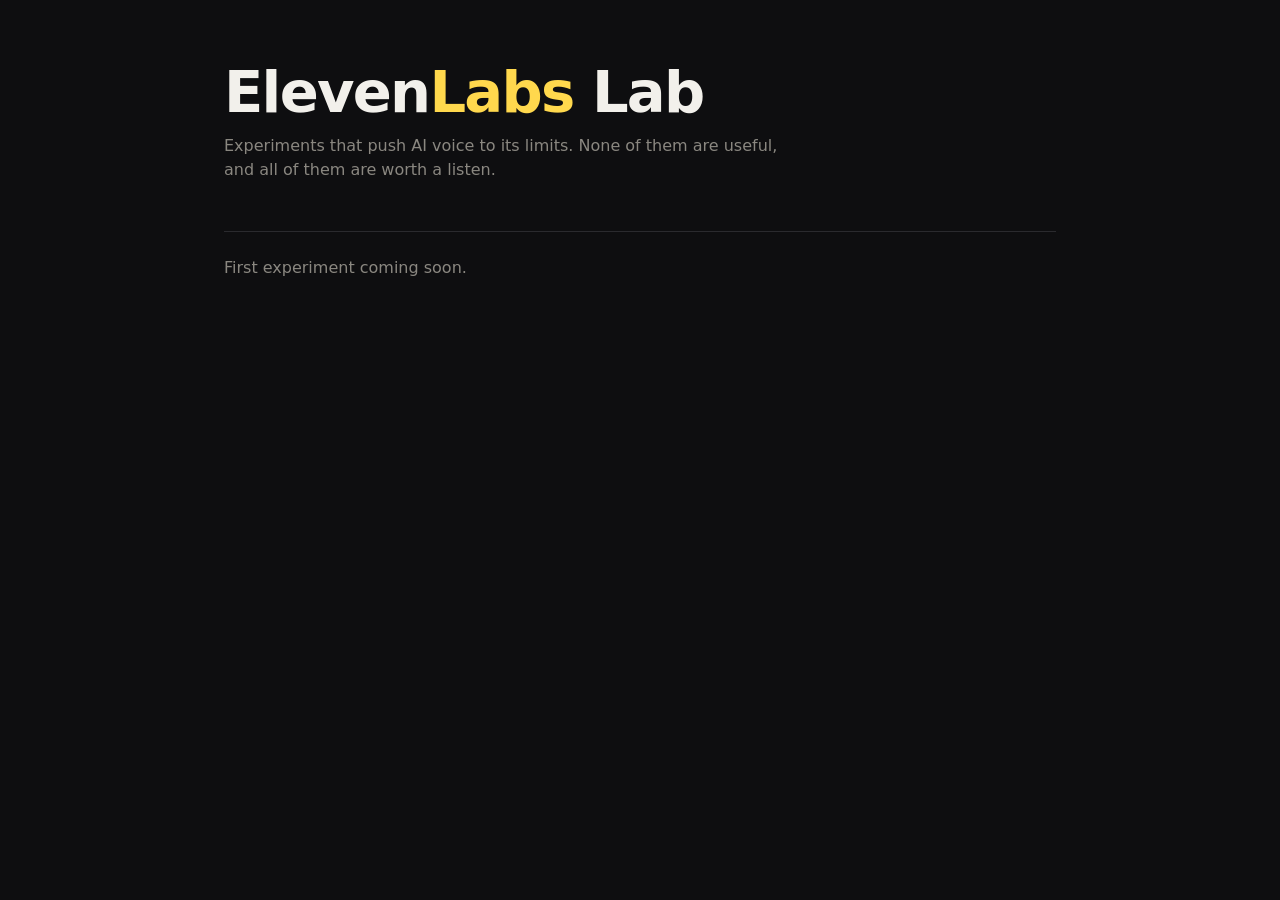
==== docs/index.html @ 52751b9e "Move gallery to docs/ for GitHub Pages Co-Authored-By: Claude Opus 5.5 <noreply@anthropic.com> Claud" ====
<!DOCTYPE html>
<html lang="en">
<head>
<meta charset="utf-8">
<meta name="viewport" content="width=device-width, initial-scale=1">
<title>ElevenLabs Lab</title>
<style>
  :root { --bg:#0e0e10; --fg:#f2f0eb; --muted:#8a8780; --line:#2a2a2e; --accent:#ffd84d; }
  * { box-sizing:border-box; }
  body { margin:0; background:var(--bg); color:var(--fg); font:16px/1.55 ui-sans-serif, system-ui, sans-serif; }
  main { max-width:880px; margin:0 auto; padding:64px 24px; }
  h1 { font-size:clamp(2.2rem,6vw,3.6rem); line-height:1; margin:0 0 12px; letter-spacing:-0.03em; }
  h1 span { color:var(--accent); }
  .lede { color:var(--muted); max-width:56ch; margin:0 0 48px; }
  .card { border-top:1px solid var(--line); padding:24px 0; display:grid; gap:8px; }
  .card h2 { margin:0; font-size:1.25rem; }
  .card p { margin:0; color:var(--muted); }
  .tag { font:12px ui-monospace, monospace; color:var(--accent); text-transform:uppercase; letter-spacing:.08em; }
  audio { width:100%; max-width:480px; margin-top:6px; }
  a { color:var(--fg); }
  .empty { color:var(--muted); border-top:1px solid var(--line); padding-top:24px; }
</style>
</head>
<body>
<main>
  <h1>Eleven<span>Labs</span> Lab</h1>
  <p class="lede">Experiments that push AI voice to its limits. None of them are useful, and all of them are worth a listen.</p>
  <div id="projects"></div>
</main>
<script>
  // Add an entry to projects.json for each experiment; the page renders it.
  fetch('projects.json').then(r => r.json()).then(list => {
    const root = document.getElementById('projects');
    if (!list.length) { root.innerHTML = '<p class="empty">First experiment coming soon.</p>'; return; }
    for (const p of list) {
      const el = document.createElement('article');
      el.className = 'card';
      el.innerHTML = `<span class="tag"></span><h2></h2><p></p>`;
      el.querySelector('.tag').textContent = p.pushes || '';
      el.querySelector('h2').textContent = p.title;
      el.querySelector('p').textContent = p.hook || '';
      if (p.audio) { const a = document.createElement('audio'); a.controls = true; a.preload = 'none'; a.src = p.audio; el.appendChild(a); }
      if (p.link) { const l = document.createElement('a'); l.href = p.link; l.textContent = 'Open experiment →'; el.appendChild(l); }
      root.appendChild(el);
    }
  }).catch(() => {});
</script>
</body>
</html>
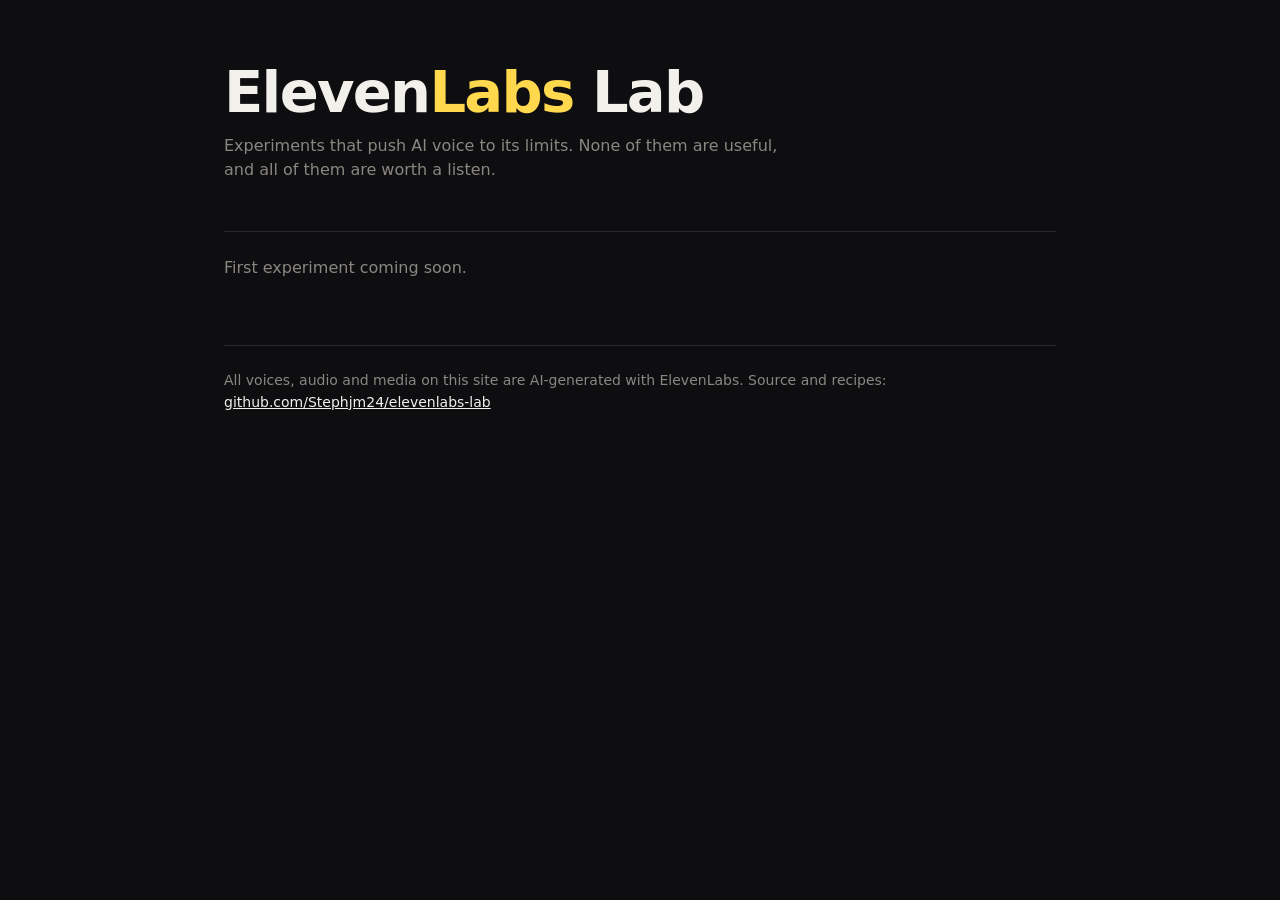
==== commit 7c99118e: "Gallery: add AI-generated disclosure footer Co-Authored-By: Claude Opus 5.5 <noreply@anthropic.com> " ====
--- a/docs/index.html
+++ b/docs/index.html
@@ -18,6 +18,7 @@
   .tag { font:12px ui-monospace, monospace; color:var(--accent); text-transform:uppercase; letter-spacing:.08em; }
   audio { width:100%; max-width:480px; margin-top:6px; }
   a { color:var(--fg); }
+  footer { margin-top:64px; padding-top:24px; border-top:1px solid var(--line); color:var(--muted); font-size:14px; }
   .empty { color:var(--muted); border-top:1px solid var(--line); padding-top:24px; }
 </style>
 </head>
@@ -26,6 +27,7 @@
   <h1>Eleven<span>Labs</span> Lab</h1>
   <p class="lede">Experiments that push AI voice to its limits. None of them are useful, and all of them are worth a listen.</p>
   <div id="projects"></div>
+  <footer>All voices, audio and media on this site are AI-generated with ElevenLabs. Source and recipes: <a href="https://github.com/Stephjm24/elevenlabs-lab">github.com/Stephjm24/elevenlabs-lab</a></footer>
 </main>
 <script>
   // Add an entry to projects.json for each experiment; the page renders it.
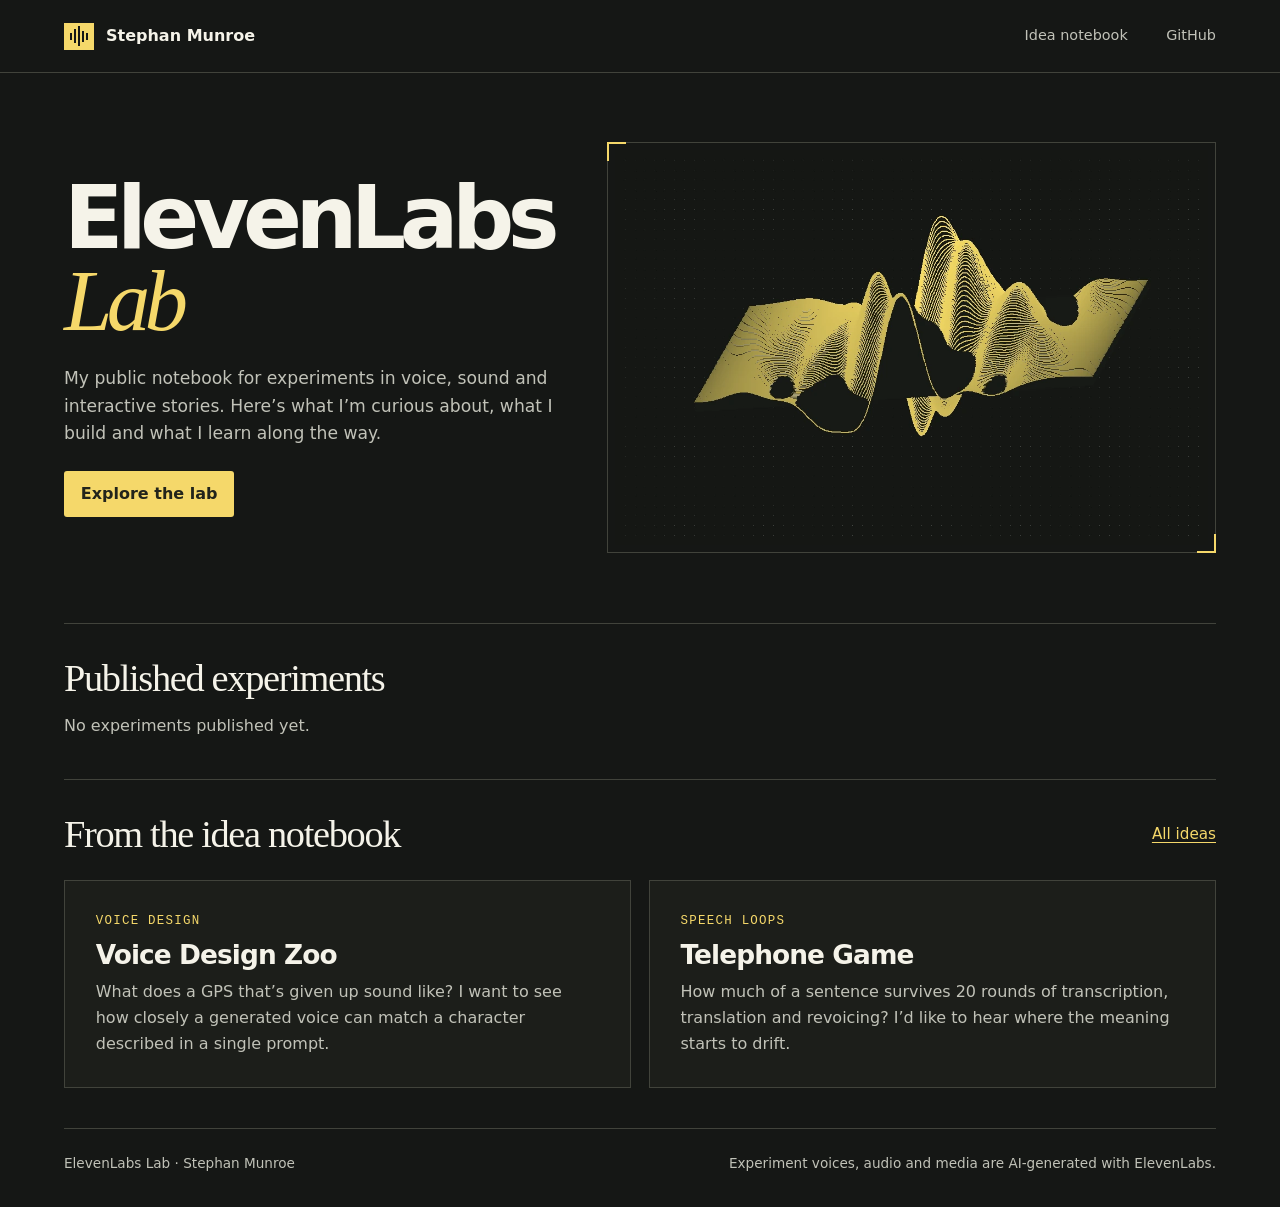
==== commit 8a958a60: "Redesign the landing page as an experiment notebook and document publishing" ====
--- a/docs/index.html
+++ b/docs/index.html
@@ -1,51 +1,56 @@
-<!DOCTYPE html>
+<!doctype html>
 <html lang="en">
 <head>
-<meta charset="utf-8">
-<meta name="viewport" content="width=device-width, initial-scale=1">
-<title>ElevenLabs Lab</title>
-<style>
-  :root { --bg:#0e0e10; --fg:#f2f0eb; --muted:#8a8780; --line:#2a2a2e; --accent:#ffd84d; }
-  * { box-sizing:border-box; }
-  body { margin:0; background:var(--bg); color:var(--fg); font:16px/1.55 ui-sans-serif, system-ui, sans-serif; }
-  main { max-width:880px; margin:0 auto; padding:64px 24px; }
-  h1 { font-size:clamp(2.2rem,6vw,3.6rem); line-height:1; margin:0 0 12px; letter-spacing:-0.03em; }
-  h1 span { color:var(--accent); }
-  .lede { color:var(--muted); max-width:56ch; margin:0 0 48px; }
-  .card { border-top:1px solid var(--line); padding:24px 0; display:grid; gap:8px; }
-  .card h2 { margin:0; font-size:1.25rem; }
-  .card p { margin:0; color:var(--muted); }
-  .tag { font:12px ui-monospace, monospace; color:var(--accent); text-transform:uppercase; letter-spacing:.08em; }
-  audio { width:100%; max-width:480px; margin-top:6px; }
-  a { color:var(--fg); }
-  footer { margin-top:64px; padding-top:24px; border-top:1px solid var(--line); color:var(--muted); font-size:14px; }
-  .empty { color:var(--muted); border-top:1px solid var(--line); padding-top:24px; }
-</style>
+  <meta charset="utf-8">
+  <meta name="viewport" content="width=device-width, initial-scale=1">
+  <meta name="description" content="Stephan Munroe’s public notebook of ElevenLabs experiments in voice, sound and interactive stories.">
+  <title>ElevenLabs Lab · Stephan Munroe</title>
+  <link rel="stylesheet" href="styles.css">
+  <script src="gallery.js" defer></script>
 </head>
 <body>
-<main>
-  <h1>Eleven<span>Labs</span> Lab</h1>
-  <p class="lede">Experiments that push AI voice to its limits. None of them are useful, and all of them are worth a listen.</p>
-  <div id="projects"></div>
-  <footer>All voices, audio and media on this site are AI-generated with ElevenLabs. Source and recipes: <a href="https://github.com/Stephjm24/elevenlabs-lab">github.com/Stephjm24/elevenlabs-lab</a></footer>
-</main>
-<script>
-  // Add an entry to projects.json for each experiment; the page renders it.
-  fetch('projects.json').then(r => r.json()).then(list => {
-    const root = document.getElementById('projects');
-    if (!list.length) { root.innerHTML = '<p class="empty">First experiment coming soon.</p>'; return; }
-    for (const p of list) {
-      const el = document.createElement('article');
-      el.className = 'card';
-      el.innerHTML = `<span class="tag"></span><h2></h2><p></p>`;
-      el.querySelector('.tag').textContent = p.pushes || '';
-      el.querySelector('h2').textContent = p.title;
-      el.querySelector('p').textContent = p.hook || '';
-      if (p.audio) { const a = document.createElement('audio'); a.controls = true; a.preload = 'none'; a.src = p.audio; el.appendChild(a); }
-      if (p.link) { const l = document.createElement('a'); l.href = p.link; l.textContent = 'Open experiment →'; el.appendChild(l); }
-      root.appendChild(el);
-    }
-  }).catch(() => {});
-</script>
+  <a class="skip" href="#main">Skip to content</a>
+  <header class="mast">
+    <div class="wrap mast-inner">
+      <a class="identity" href="./" aria-label="Stephan Munroe, lab home"><span class="mark" aria-hidden="true"><i></i><i></i><i></i><i></i><i></i></span> Stephan Munroe</a>
+      <nav aria-label="Main navigation">
+        <a href="#notebook">Idea notebook</a>
+        <a href="https://github.com/Stephjm24/elevenlabs-lab">GitHub</a>
+      </nav>
+    </div>
+  </header>
+  <main id="main" class="wrap">
+    <div class="hero">
+      <div class="intro">
+        <h1>ElevenLabs<br><em>Lab</em></h1>
+        <p>My public notebook for experiments in voice, sound and interactive stories. Here’s what I’m curious about, what I build and what I learn along the way.</p>
+        <a class="primary" href="#experiments">Explore the lab</a>
+      </div>
+      <div class="signal" aria-hidden="true"><img src="signal.webp" width="1080" height="720" alt=""></div>
+    </div>
+    <section id="experiments" aria-labelledby="experiments-title">
+      <h2 id="experiments-title">Published experiments</h2>
+      <div id="projects"><p class="status">Browse the <a href="https://github.com/Stephjm24/elevenlabs-lab/tree/main/projects">project folders on GitHub</a>.</p></div>
+    </section>
+    <section id="notebook" aria-labelledby="notebook-title">
+      <div class="section-heading">
+        <h2 id="notebook-title">From the idea notebook</h2>
+        <a class="text-link" href="https://github.com/Stephjm24/elevenlabs-lab/blob/main/IDEAS.md">All ideas</a>
+      </div>
+      <div class="ideas">
+        <article class="idea">
+          <p class="label">Voice design</p>
+          <h3>Voice Design Zoo</h3>
+          <p>What does a GPS that’s given up sound like? I want to see how closely a generated voice can match a character described in a single prompt.</p>
+        </article>
+        <article class="idea">
+          <p class="label">Speech loops</p>
+          <h3>Telephone Game</h3>
+          <p>How much of a sentence survives 20 rounds of transcription, translation and revoicing? I’d like to hear where the meaning starts to drift.</p>
+        </article>
+      </div>
+    </section>
+  </main>
+  <footer class="wrap"><span>ElevenLabs Lab · Stephan Munroe</span><span>Experiment voices, audio and media are AI-generated with ElevenLabs.</span></footer>
 </body>
 </html>
--- a/docs/styles.css
+++ b/docs/styles.css
@@ -0,0 +1,70 @@
+:root {
+  color-scheme: dark;
+  --paper: #151715;
+  --ink: #f5f3e9;
+  --muted: #c1c2b8;
+  --line: #41433b;
+  --gold: #f5d86a;
+  --serif: "Iowan Old Style", "Palatino Linotype", Georgia, serif;
+}
+* { box-sizing: border-box; }
+body { margin: 0; background: var(--paper); color: var(--ink); font: 1rem/1.6 system-ui, sans-serif; }
+a { color: inherit; text-underline-offset: .23em; }
+a:hover { color: var(--gold); }
+a:focus-visible { outline: 3px solid var(--gold); outline-offset: 5px; }
+.wrap { width: min(100% - clamp(2.5rem, 10vw, 9rem), 76rem); margin-inline: auto; }
+.skip { position: absolute; top: -6rem; left: 1rem; background: var(--gold); color: var(--paper); padding: .5rem 1rem; z-index: 2; }
+.skip:focus { top: .5rem; color: var(--paper); }
+.mast { border-bottom: 1px solid var(--line); }
+.mast-inner, nav, .identity, .section-heading { display: flex; align-items: center; }
+.mast-inner { min-height: 4.5rem; justify-content: space-between; gap: 1rem; }
+.mast a { display: inline-flex; align-items: center; min-height: 2.75rem; text-decoration: none; }
+nav { gap: clamp(1rem, 3vw, 2.5rem); color: var(--muted); font-size: .9rem; }
+.identity { font-weight: 660; gap: .75rem; }
+.mark { display: flex; align-items: center; gap: 2px; background: var(--gold); padding: 0 6px; height: 27px; }
+.mark i { width: 2px; height: 7px; background: var(--paper); }
+.mark i:nth-child(2) { height: 14px; }
+.mark i:nth-child(3) { height: 20px; }
+.mark i:nth-child(4) { height: 11px; }
+.hero { display: grid; grid-template-columns: .94fr 1.12fr; align-items: center; gap: 2rem; padding: clamp(3rem, 5.4vw, 5rem) 0; }
+h1, h2, h3, p { margin: 0; }
+h1 { font-size: clamp(4.1rem, 6.8vw, 6.5rem); line-height: .94; font-weight: 600; letter-spacing: -.075em; }
+h1 em { font-family: var(--serif); font-weight: 400; color: var(--gold); letter-spacing: -.065em; }
+.intro p { max-width: 45ch; margin: 1.45rem 0; font-size: 1.075rem; color: var(--muted); }
+.primary { display: inline-block; padding: .65rem 1.05rem; background: var(--gold); color: #22241b; font-weight: 650; text-decoration: none; border-radius: 3px; }
+.primary:hover { background: #ffea95; color: var(--paper); }
+.signal { position: relative; border: 1px solid var(--line); padding: 7px; }
+.signal::before, .signal::after { content: ""; position: absolute; width: 17px; height: 17px; }
+.signal::before { top: -1px; left: -1px; border-top: 2px solid var(--gold); border-left: 2px solid var(--gold); }
+.signal::after { bottom: -1px; right: -1px; border-bottom: 2px solid var(--gold); border-right: 2px solid var(--gold); }
+.signal img { width: 100%; height: auto; display: block; }
+section { border-top: 1px solid var(--line); padding: 2rem 0 2.5rem; scroll-margin-top: 1rem; }
+h2 { font-family: var(--serif); font-size: clamp(1.85rem, 3vw, 2.65rem); font-weight: 400; line-height: 1.15; letter-spacing: -.035em; }
+.status { margin-top: .85rem; color: var(--muted); }
+.section-heading { justify-content: space-between; gap: 1rem; margin-bottom: 1.5rem; }
+.text-link, .project a { color: var(--gold); font-size: .95rem; }
+.ideas { display: grid; grid-template-columns: repeat(2, 1fr); gap: 1.1rem; }
+.idea { padding: clamp(1.25rem, 2.4vw, 2rem); border: 1px solid var(--line); background: #1c1e1a; }
+.label { font: .78rem/1.5 ui-monospace, monospace; text-transform: uppercase; letter-spacing: .1em; color: var(--gold); }
+h3 { font-size: clamp(1.2rem, 2.1vw, 1.65rem); letter-spacing: -.035em; line-height: 1.25; }
+.idea h3, .project h3 { margin: .5rem 0; }
+.idea p:last-child, .project p:not(.label) { color: var(--muted); max-width: 63ch; }
+.project { padding: 1.5rem 0; }
+.project + .project { border-top: 1px solid var(--line); }
+.project audio { display: block; width: min(100%, 34rem); margin: 1rem 0; }
+.project a { display: inline-block; margin: .75rem 1.15rem 0 0; }
+footer { border-top: 1px solid var(--line); display: flex; justify-content: space-between; gap: 1.5rem; padding: 1.5rem 0 2rem; color: var(--muted); font-size: .85rem; }
+@media (max-width: 48rem) {
+  .hero { grid-template-columns: 1fr; gap: 1.8rem; }
+  .signal { max-width: 36rem; }
+  .signal img { aspect-ratio: 2.5; object-fit: cover; }
+  .ideas { grid-template-columns: 1fr; }
+  footer { flex-direction: column; gap: .4rem; }
+}
+@media (max-width: 30rem) {
+  .mast-inner { gap: .5rem; flex-wrap: wrap; padding: .35rem 0; }
+  .identity { gap: .45rem; font-size: .95rem; }
+  nav { gap: .8rem; font-size: .85rem; }
+  .hero { padding: 2.5rem 0; }
+  .section-heading { align-items: start; flex-direction: column; gap: .5rem; }
+}
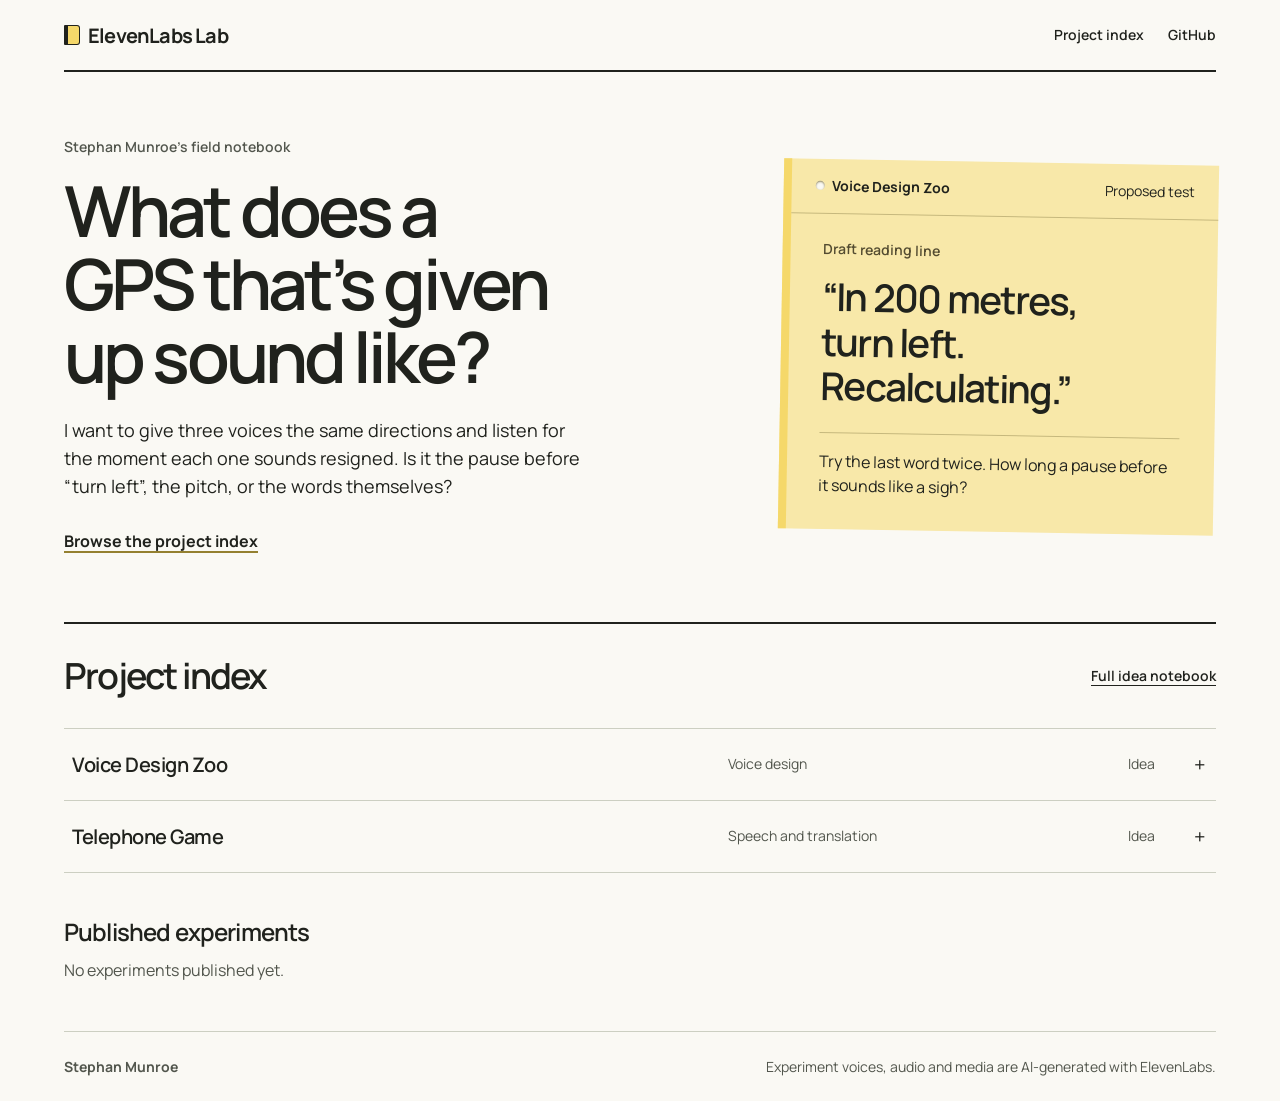
==== commit e0f5ea82: "Present proposed voice experiments as a personal notebook and project index" ====
--- a/docs/index.html
+++ b/docs/index.html
@@ -3,54 +3,50 @@
 <head>
   <meta charset="utf-8">
   <meta name="viewport" content="width=device-width, initial-scale=1">
-  <meta name="description" content="Stephan Munroe’s public notebook of ElevenLabs experiments in voice, sound and interactive stories.">
+  <meta name="description" content="Stephan Munroe’s project index and field notes for experiments in voice and sound with ElevenLabs.">
   <title>ElevenLabs Lab · Stephan Munroe</title>
   <link rel="stylesheet" href="styles.css">
   <script src="gallery.js" defer></script>
 </head>
 <body>
   <a class="skip" href="#main">Skip to content</a>
-  <header class="mast">
-    <div class="wrap mast-inner">
-      <a class="identity" href="./" aria-label="Stephan Munroe, lab home"><span class="mark" aria-hidden="true"><i></i><i></i><i></i><i></i><i></i></span> Stephan Munroe</a>
-      <nav aria-label="Main navigation">
-        <a href="#notebook">Idea notebook</a>
-        <a href="https://github.com/Stephjm24/elevenlabs-lab">GitHub</a>
-      </nav>
-    </div>
+  <header class="mast wrap">
+    <a class="brand" href="./"><span aria-hidden="true" class="spine"></span>ElevenLabs Lab</a>
+    <nav aria-label="Main navigation"><a href="#notebook">Project index</a><a href="https://github.com/Stephjm24/elevenlabs-lab">GitHub</a></nav>
   </header>
   <main id="main" class="wrap">
-    <div class="hero">
-      <div class="intro">
-        <h1>ElevenLabs<br><em>Lab</em></h1>
-        <p>My public notebook for experiments in voice, sound and interactive stories. Here’s what I’m curious about, what I build and what I learn along the way.</p>
-        <a class="primary" href="#experiments">Explore the lab</a>
+    <article class="feature" aria-labelledby="feature-title">
+      <div class="lead">
+        <p class="byline">Stephan Munroe’s field notebook</p>
+        <h1 id="feature-title">What does a GPS that’s given up sound like?</h1>
+        <p class="intro">I want to give three voices the same directions and listen for the moment each one sounds resigned. Is it the pause before “turn left”, the pitch, or the words themselves?</p>
+        <a class="index-link" href="#notebook">Browse the project index</a>
       </div>
-      <div class="signal" aria-hidden="true"><img src="signal.webp" width="1080" height="720" alt=""></div>
-    </div>
+      <aside class="note" aria-labelledby="note-title">
+        <div class="note-header"><span class="pin" aria-hidden="true"></span><h2 id="note-title">Voice Design Zoo</h2><span>Proposed test</span></div>
+        <div class="note-body">
+          <h3>Draft reading line</h3>
+          <p class="script">“In 200 metres,<br>turn left.<br>Recalculating.”</p>
+          <p class="annotation">Try the last word twice. How long a pause before it sounds like a sigh?</p>
+        </div>
+      </aside>
+    </article>
+    <section class="index" id="notebook" aria-labelledby="index-title">
+      <div class="section-head"><h2 id="index-title">Project index</h2><a href="https://github.com/Stephjm24/elevenlabs-lab/blob/main/IDEAS.md">Full idea notebook</a></div>
+      <details class="entry">
+        <summary><span class="entry-title">Voice Design Zoo</span><span class="kind">Voice design</span><span class="state">Idea</span></summary>
+        <div class="entry-note"><h3>What I’d try</h3><p>Keep the directions fixed and change the character prompt for each take. I’d compare the three readings side by side, then save the prompts with the clips so someone else can hear what changed.</p></div>
+      </details>
+      <details class="entry">
+        <summary><span class="entry-title">Telephone Game</span><span class="kind">Speech and translation</span><span class="state">Idea</span></summary>
+        <div class="entry-note"><h3>What I’d listen for</h3><p>I’d put one sentence through 20 rounds of transcription, translation and revoicing. I want to catch the first round where the words still sound plausible but the meaning has slipped.</p></div>
+      </details>
+    </section>
     <section id="experiments" aria-labelledby="experiments-title">
       <h2 id="experiments-title">Published experiments</h2>
       <div id="projects"><p class="status">Browse the <a href="https://github.com/Stephjm24/elevenlabs-lab/tree/main/projects">project folders on GitHub</a>.</p></div>
     </section>
-    <section id="notebook" aria-labelledby="notebook-title">
-      <div class="section-heading">
-        <h2 id="notebook-title">From the idea notebook</h2>
-        <a class="text-link" href="https://github.com/Stephjm24/elevenlabs-lab/blob/main/IDEAS.md">All ideas</a>
-      </div>
-      <div class="ideas">
-        <article class="idea">
-          <p class="label">Voice design</p>
-          <h3>Voice Design Zoo</h3>
-          <p>What does a GPS that’s given up sound like? I want to see how closely a generated voice can match a character described in a single prompt.</p>
-        </article>
-        <article class="idea">
-          <p class="label">Speech loops</p>
-          <h3>Telephone Game</h3>
-          <p>How much of a sentence survives 20 rounds of transcription, translation and revoicing? I’d like to hear where the meaning starts to drift.</p>
-        </article>
-      </div>
-    </section>
   </main>
-  <footer class="wrap"><span>ElevenLabs Lab · Stephan Munroe</span><span>Experiment voices, audio and media are AI-generated with ElevenLabs.</span></footer>
+  <footer class="wrap"><strong>Stephan Munroe</strong><span>Experiment voices, audio and media are AI-generated with ElevenLabs.</span></footer>
 </body>
 </html>
--- a/docs/styles.css
+++ b/docs/styles.css
@@ -1,70 +1,92 @@
+@font-face {
+  font-family: Manrope;
+  src: url("fonts/manrope.woff") format("woff");
+  font-weight: 200 800;
+  font-display: swap;
+}
 :root {
-  color-scheme: dark;
-  --paper: #151715;
-  --ink: #f5f3e9;
-  --muted: #c1c2b8;
-  --line: #41433b;
-  --gold: #f5d86a;
-  --serif: "Iowan Old Style", "Palatino Linotype", Georgia, serif;
+  color-scheme: light;
+  --page: #faf9f4;
+  --ink: #20221d;
+  --muted: #52564d;
+  --rule: #cccfc2;
+  --highlight: #f5d86a;
 }
 * { box-sizing: border-box; }
-body { margin: 0; background: var(--paper); color: var(--ink); font: 1rem/1.6 system-ui, sans-serif; }
-a { color: inherit; text-underline-offset: .23em; }
-a:hover { color: var(--gold); }
-a:focus-visible { outline: 3px solid var(--gold); outline-offset: 5px; }
-.wrap { width: min(100% - clamp(2.5rem, 10vw, 9rem), 76rem); margin-inline: auto; }
-.skip { position: absolute; top: -6rem; left: 1rem; background: var(--gold); color: var(--paper); padding: .5rem 1rem; z-index: 2; }
-.skip:focus { top: .5rem; color: var(--paper); }
-.mast { border-bottom: 1px solid var(--line); }
-.mast-inner, nav, .identity, .section-heading { display: flex; align-items: center; }
-.mast-inner { min-height: 4.5rem; justify-content: space-between; gap: 1rem; }
-.mast a { display: inline-flex; align-items: center; min-height: 2.75rem; text-decoration: none; }
-nav { gap: clamp(1rem, 3vw, 2.5rem); color: var(--muted); font-size: .9rem; }
-.identity { font-weight: 660; gap: .75rem; }
-.mark { display: flex; align-items: center; gap: 2px; background: var(--gold); padding: 0 6px; height: 27px; }
-.mark i { width: 2px; height: 7px; background: var(--paper); }
-.mark i:nth-child(2) { height: 14px; }
-.mark i:nth-child(3) { height: 20px; }
-.mark i:nth-child(4) { height: 11px; }
-.hero { display: grid; grid-template-columns: .94fr 1.12fr; align-items: center; gap: 2rem; padding: clamp(3rem, 5.4vw, 5rem) 0; }
+body { margin: 0; background: var(--page); color: var(--ink); font: 400 1rem/1.55 Manrope, sans-serif; }
+a { color: inherit; text-underline-offset: .25em; }
+a:hover { text-decoration-thickness: 2px; }
+a:focus-visible, summary:focus-visible { outline: 3px solid var(--ink); outline-offset: 4px; }
+a:active, summary:active { opacity: .75; }
+.wrap { width: min(calc(100% - 3rem), 72rem); margin-inline: auto; }
 h1, h2, h3, p { margin: 0; }
-h1 { font-size: clamp(4.1rem, 6.8vw, 6.5rem); line-height: .94; font-weight: 600; letter-spacing: -.075em; }
-h1 em { font-family: var(--serif); font-weight: 400; color: var(--gold); letter-spacing: -.065em; }
-.intro p { max-width: 45ch; margin: 1.45rem 0; font-size: 1.075rem; color: var(--muted); }
-.primary { display: inline-block; padding: .65rem 1.05rem; background: var(--gold); color: #22241b; font-weight: 650; text-decoration: none; border-radius: 3px; }
-.primary:hover { background: #ffea95; color: var(--paper); }
-.signal { position: relative; border: 1px solid var(--line); padding: 7px; }
-.signal::before, .signal::after { content: ""; position: absolute; width: 17px; height: 17px; }
-.signal::before { top: -1px; left: -1px; border-top: 2px solid var(--gold); border-left: 2px solid var(--gold); }
-.signal::after { bottom: -1px; right: -1px; border-bottom: 2px solid var(--gold); border-right: 2px solid var(--gold); }
-.signal img { width: 100%; height: auto; display: block; }
-section { border-top: 1px solid var(--line); padding: 2rem 0 2.5rem; scroll-margin-top: 1rem; }
-h2 { font-family: var(--serif); font-size: clamp(1.85rem, 3vw, 2.65rem); font-weight: 400; line-height: 1.15; letter-spacing: -.035em; }
-.status { margin-top: .85rem; color: var(--muted); }
-.section-heading { justify-content: space-between; gap: 1rem; margin-bottom: 1.5rem; }
-.text-link, .project a { color: var(--gold); font-size: .95rem; }
-.ideas { display: grid; grid-template-columns: repeat(2, 1fr); gap: 1.1rem; }
-.idea { padding: clamp(1.25rem, 2.4vw, 2rem); border: 1px solid var(--line); background: #1c1e1a; }
-.label { font: .78rem/1.5 ui-monospace, monospace; text-transform: uppercase; letter-spacing: .1em; color: var(--gold); }
-h3 { font-size: clamp(1.2rem, 2.1vw, 1.65rem); letter-spacing: -.035em; line-height: 1.25; }
-.idea h3, .project h3 { margin: .5rem 0; }
-.idea p:last-child, .project p:not(.label) { color: var(--muted); max-width: 63ch; }
-.project { padding: 1.5rem 0; }
-.project + .project { border-top: 1px solid var(--line); }
-.project audio { display: block; width: min(100%, 34rem); margin: 1rem 0; }
-.project a { display: inline-block; margin: .75rem 1.15rem 0 0; }
-footer { border-top: 1px solid var(--line); display: flex; justify-content: space-between; gap: 1.5rem; padding: 1.5rem 0 2rem; color: var(--muted); font-size: .85rem; }
+h1, h2, h3 { text-wrap: balance; }
+p { text-wrap: pretty; }
+.skip { position: absolute; top: -6rem; left: 1rem; z-index: 1; background: var(--highlight); padding: .75rem; }
+.skip:focus { top: 1rem; }
+.mast, nav, .brand, .section-head, footer { display: flex; align-items: center; }
+.mast { justify-content: space-between; border-bottom: 2px solid var(--ink); min-height: 4.5rem; gap: 1rem; }
+.brand { font-size: 1.25rem; font-weight: 700; gap: .5rem; letter-spacing: -.04em; text-decoration: none; }
+.spine { width: 1rem; height: 1.25rem; background: var(--highlight); border: 1px solid var(--ink); border-left: 4px solid var(--ink); border-radius: 1px 3px 3px 1px; }
+nav { gap: 1.5rem; }
+nav a, .section-head a { padding-block: .75rem; font-size: .875rem; font-weight: 600; }
+nav a { text-decoration: none; }
+nav a:hover { text-decoration: underline; }
+.feature { display: grid; grid-template-columns: 1.25fr .85fr; gap: clamp(2rem, 6vw, 6rem); align-items: center; padding: clamp(2.5rem, 5vw, 5rem) 0; }
+.byline, .note h3, .entry-note h3, .label { font-weight: 600; font-size: .875rem; color: var(--muted); }
+.byline { margin-bottom: 1rem; }
+h1 { font-size: clamp(3rem, 5.5vw, 4.5rem); font-weight: 600; line-height: 1.04; letter-spacing: -.055em; max-width: 16ch; }
+.intro { font-size: 1.125rem; line-height: 1.55; max-width: 48ch; margin: 1.5rem 0; }
+.index-link { display: inline-block; font-weight: 700; text-decoration-thickness: 2px; text-decoration-color: #948030; padding-block: .25rem; }
+.note { background: #f8e8a9; border-left: .5rem solid var(--highlight); transform: rotate(1deg); }
+.note-header { padding: 1rem 1.5rem; display: flex; align-items: center; gap: .5rem; flex-wrap: wrap; border-bottom: 1px solid #c6b87d; }
+.note-header h2, .note-header span { font-size: .875rem; }
+.note-header span:last-child { margin-left: auto; }
+.pin { width: .55rem; height: .55rem; border-radius: 50%; background: var(--page); box-shadow: inset 0 1px 2px #91875e; }
+.note-body { padding: 1.5rem 2rem 2rem; }
+.note h3 { color: #544c31; }
+.script { font-size: clamp(1.875rem, 3vw, 3rem); letter-spacing: -.045em; line-height: 1.15; font-weight: 600; margin: 1rem 0 1.5rem; }
+.annotation { border-top: 1px solid #c6b87d; padding-top: 1rem; max-width: 36ch; line-height: 1.5; }
+section { scroll-margin-top: 1rem; }
+.index { border-top: 2px solid var(--ink); }
+.section-head { justify-content: space-between; gap: 1rem; padding: 1.5rem 0; }
+.section-head h2 { font-size: 2.25rem; font-weight: 600; letter-spacing: -.05em; }
+.entry { border-top: 1px solid var(--rule); }
+.entry:last-of-type { border-bottom: 1px solid var(--rule); }
+summary { list-style: none; display: grid; grid-template-columns: 1fr minmax(10rem, .6fr) 3rem 1rem; align-items: center; gap: 1rem; cursor: pointer; padding: 1.25rem .5rem; }
+summary::-webkit-details-marker { display: none; }
+summary::after { content: "+"; text-align: center; font-size: 1.25rem; }
+details[open] summary::after { content: "−"; }
+summary:hover, details[open] { background: #efefe7; }
+.entry-title { font-weight: 600; font-size: 1.25rem; letter-spacing: -.025em; }
+.kind, .state { font-size: .875rem; color: var(--muted); }
+.entry-note { max-width: 65ch; padding: 0 1.5rem 1.5rem; }
+.entry-note h3 { margin-bottom: .25rem; }
+#experiments { padding: 2.5rem 0 3rem; }
+#experiments h2 { font-size: 1.5rem; font-weight: 600; letter-spacing: -.035em; }
+.status, .project p { color: var(--muted); margin-top: .5rem; }
+.project { padding: 1.5rem 0; max-width: 65ch; }
+.project + .project { border-top: 1px solid var(--rule); }
+.project h3 { font-size: 1.25rem; }
+.project audio { display: block; width: min(100%, 34rem); margin-block: .75rem; }
+.project a { display: inline-block; margin: .75rem 1rem 0 0; }
+footer { border-top: 1px solid var(--rule); padding: 1.5rem 0; justify-content: space-between; gap: 1rem; font-size: .875rem; color: var(--muted); }
 @media (max-width: 48rem) {
-  .hero { grid-template-columns: 1fr; gap: 1.8rem; }
-  .signal { max-width: 36rem; }
-  .signal img { aspect-ratio: 2.5; object-fit: cover; }
-  .ideas { grid-template-columns: 1fr; }
-  footer { flex-direction: column; gap: .4rem; }
+  .feature { grid-template-columns: 1fr; }
+  .note { max-width: 32rem; }
+  .note-body { padding: 1.5rem; }
+  h1 { font-size: clamp(2.5rem, 8vw, 3.75rem); }
+  summary { grid-template-columns: 1fr auto 1rem; gap: .25rem .75rem; }
+  .kind { grid-column: 1; grid-row: 2; }
+  .state { grid-column: 2; grid-row: 1 / 3; }
+  summary::after { grid-column: 3; grid-row: 1 / 3; }
+  .section-head h2 { font-size: 1.875rem; }
+  footer { align-items: start; flex-direction: column; }
 }
-@media (max-width: 30rem) {
-  .mast-inner { gap: .5rem; flex-wrap: wrap; padding: .35rem 0; }
-  .identity { gap: .45rem; font-size: .95rem; }
-  nav { gap: .8rem; font-size: .85rem; }
-  .hero { padding: 2.5rem 0; }
-  .section-heading { align-items: start; flex-direction: column; gap: .5rem; }
+@media (max-width: 25rem) {
+  .wrap { width: calc(100% - 2rem); }
+  .brand { font-size: 1rem; }
+  nav { gap: .75rem; }
+  .note-header { padding: .75rem 1rem; }
+  .section-head { align-items: baseline; flex-wrap: wrap; gap: 0 1rem; }
 }
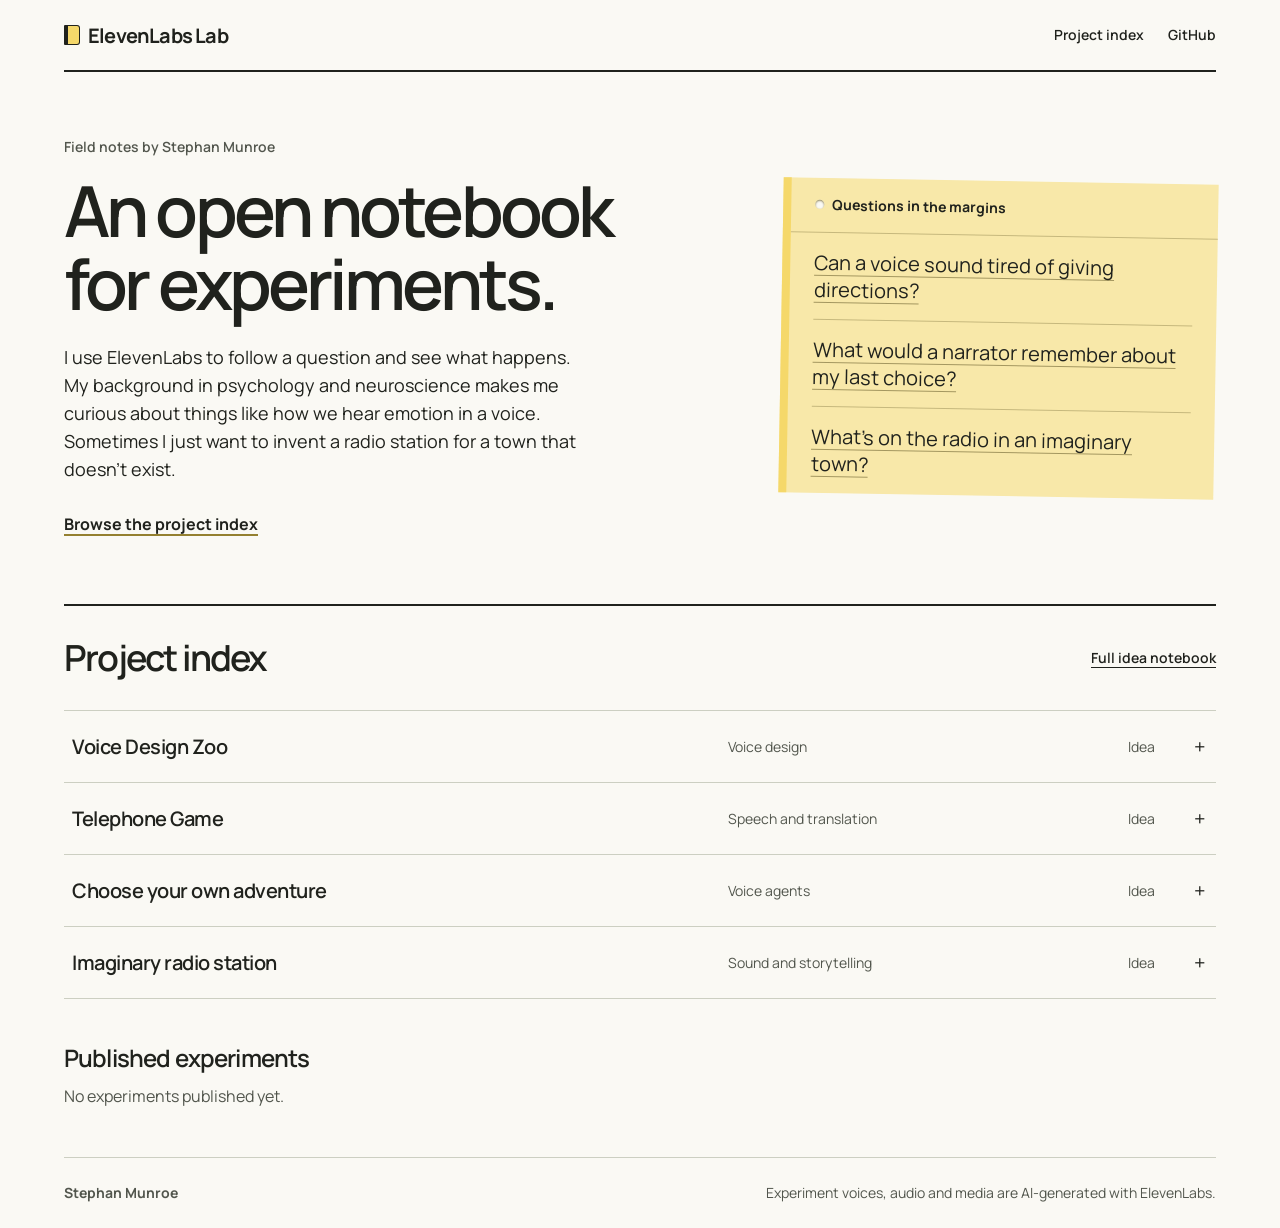
==== commit 7a040331: "Introduce the lab as an open notebook for many experiments" ====
--- a/docs/index.html
+++ b/docs/index.html
@@ -15,31 +15,39 @@
     <nav aria-label="Main navigation"><a href="#notebook">Project index</a><a href="https://github.com/Stephjm24/elevenlabs-lab">GitHub</a></nav>
   </header>
   <main id="main" class="wrap">
-    <article class="feature" aria-labelledby="feature-title">
+    <section class="feature" aria-labelledby="feature-title">
       <div class="lead">
-        <p class="byline">Stephan Munroe’s field notebook</p>
-        <h1 id="feature-title">What does a GPS that’s given up sound like?</h1>
-        <p class="intro">I want to give three voices the same directions and listen for the moment each one sounds resigned. Is it the pause before “turn left”, the pitch, or the words themselves?</p>
+        <p class="byline">Field notes by Stephan Munroe</p>
+        <h1 id="feature-title">An open notebook for experiments.</h1>
+        <p class="intro">I use ElevenLabs to follow a question and see what happens. My background in psychology and neuroscience makes me curious about things like how we hear emotion in a voice. Sometimes I just want to invent a radio station for a town that doesn’t exist.</p>
         <a class="index-link" href="#notebook">Browse the project index</a>
       </div>
       <aside class="note" aria-labelledby="note-title">
-        <div class="note-header"><span class="pin" aria-hidden="true"></span><h2 id="note-title">Voice Design Zoo</h2><span>Proposed test</span></div>
-        <div class="note-body">
-          <h3>Draft reading line</h3>
-          <p class="script">“In 200 metres,<br>turn left.<br>Recalculating.”</p>
-          <p class="annotation">Try the last word twice. How long a pause before it sounds like a sigh?</p>
-        </div>
+        <div class="note-header"><span class="pin" aria-hidden="true"></span><h2 id="note-title">Questions in the margins</h2></div>
+        <ul class="questions">
+          <li><a href="#voice-question">Can a voice sound tired of giving directions?</a></li>
+          <li><a href="#agent-question">What would a narrator remember about my last choice?</a></li>
+          <li><a href="#radio-question">What’s on the radio in an imaginary town?</a></li>
+        </ul>
       </aside>
-    </article>
+    </section>
     <section class="index" id="notebook" aria-labelledby="index-title">
       <div class="section-head"><h2 id="index-title">Project index</h2><a href="https://github.com/Stephjm24/elevenlabs-lab/blob/main/IDEAS.md">Full idea notebook</a></div>
       <details class="entry">
         <summary><span class="entry-title">Voice Design Zoo</span><span class="kind">Voice design</span><span class="state">Idea</span></summary>
-        <div class="entry-note"><h3>What I’d try</h3><p>Keep the directions fixed and change the character prompt for each take. I’d compare the three readings side by side, then save the prompts with the clips so someone else can hear what changed.</p></div>
+        <div class="entry-note" id="voice-question"><h3>What I’d try</h3><p>I’d give three GPS voices the same directions and change only the character prompt. I’d compare the three readings side by side, then save the prompts with the clips so someone else can hear what changed.</p></div>
       </details>
       <details class="entry">
         <summary><span class="entry-title">Telephone Game</span><span class="kind">Speech and translation</span><span class="state">Idea</span></summary>
         <div class="entry-note"><h3>What I’d listen for</h3><p>I’d put one sentence through 20 rounds of transcription, translation and revoicing. I want to catch the first round where the words still sound plausible but the meaning has slipped.</p></div>
+      </details>
+      <details class="entry">
+        <summary><span class="entry-title">Choose your own adventure</span><span class="kind">Voice agents</span><span class="state">Idea</span></summary>
+        <div class="entry-note" id="agent-question"><h3>What I’d build</h3><p>I’d write a short story with a fork in the road and let the listener choose by speaking. A few scenes later, I’d ask the narrator about the road we took. Does its answer fit the story we actually heard?</p></div>
+      </details>
+      <details class="entry">
+        <summary><span class="entry-title">Imaginary radio station</span><span class="kind">Sound and storytelling</span><span class="state">Idea</span></summary>
+        <div class="entry-note" id="radio-question"><h3>Where I’d start</h3><p>A local DJ, one station jingle and a weather report from a place I’ve made up. I’d like to see how much of a town you can picture from a minute of radio.</p></div>
       </details>
     </section>
     <section id="experiments" aria-labelledby="experiments-title">
--- a/docs/styles.css
+++ b/docs/styles.css
@@ -41,12 +41,12 @@
 .note { background: #f8e8a9; border-left: .5rem solid var(--highlight); transform: rotate(1deg); }
 .note-header { padding: 1rem 1.5rem; display: flex; align-items: center; gap: .5rem; flex-wrap: wrap; border-bottom: 1px solid #c6b87d; }
 .note-header h2, .note-header span { font-size: .875rem; }
-.note-header span:last-child { margin-left: auto; }
 .pin { width: .55rem; height: .55rem; border-radius: 50%; background: var(--page); box-shadow: inset 0 1px 2px #91875e; }
-.note-body { padding: 1.5rem 2rem 2rem; }
-.note h3 { color: #544c31; }
-.script { font-size: clamp(1.875rem, 3vw, 3rem); letter-spacing: -.045em; line-height: 1.15; font-weight: 600; margin: 1rem 0 1.5rem; }
-.annotation { border-top: 1px solid #c6b87d; padding-top: 1rem; max-width: 36ch; line-height: 1.5; }
+.questions { list-style: none; padding: 0 1.5rem; margin: 0; }
+.questions li + li { border-top: 1px solid #c6b87d; }
+.questions a { display: block; padding: 1rem 0; font-size: 1.25rem; line-height: 1.35; color: var(--ink); text-decoration-thickness: 1px; text-decoration-color: #a49760; }
+.questions a:hover { text-decoration-color: currentColor; }
+.entry-note:target { scroll-margin-top: 5rem; }
 section { scroll-margin-top: 1rem; }
 .index { border-top: 2px solid var(--ink); }
 .section-head { justify-content: space-between; gap: 1rem; padding: 1.5rem 0; }
@@ -74,7 +74,6 @@
 @media (max-width: 48rem) {
   .feature { grid-template-columns: 1fr; }
   .note { max-width: 32rem; }
-  .note-body { padding: 1.5rem; }
   h1 { font-size: clamp(2.5rem, 8vw, 3.75rem); }
   summary { grid-template-columns: 1fr auto 1rem; gap: .25rem .75rem; }
   .kind { grid-column: 1; grid-row: 2; }
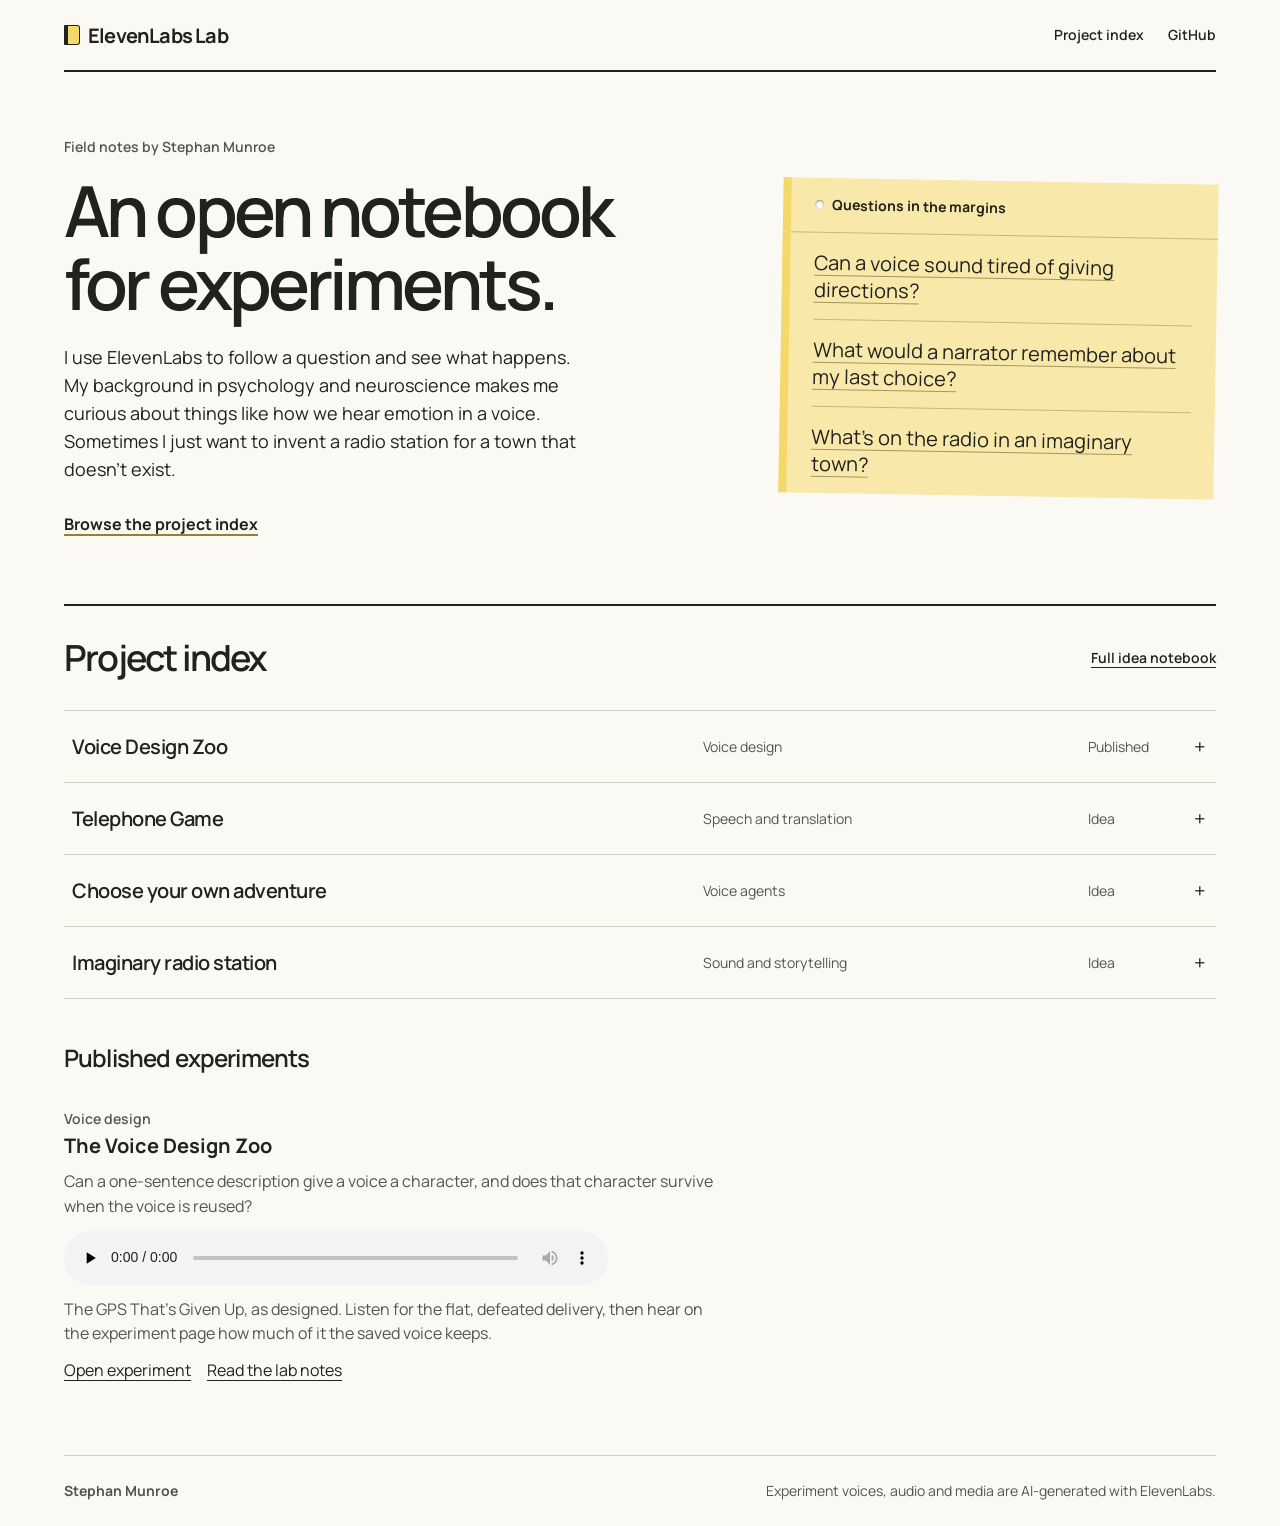
==== commit af2e49bd: "Publish the Voice Design Zoo Twelve voices designed from a sentence each, three push cases, and a ta" ====
--- a/docs/index.html
+++ b/docs/index.html
@@ -25,7 +25,7 @@
       <aside class="note" aria-labelledby="note-title">
         <div class="note-header"><span class="pin" aria-hidden="true"></span><h2 id="note-title">Questions in the margins</h2></div>
         <ul class="questions">
-          <li><a href="#voice-question">Can a voice sound tired of giving directions?</a></li>
+          <li><a href="voice-design-zoo/#gps-given-up">Can a voice sound tired of giving directions?</a></li>
           <li><a href="#agent-question">What would a narrator remember about my last choice?</a></li>
           <li><a href="#radio-question">What’s on the radio in an imaginary town?</a></li>
         </ul>
@@ -34,8 +34,8 @@
     <section class="index" id="notebook" aria-labelledby="index-title">
       <div class="section-head"><h2 id="index-title">Project index</h2><a href="https://github.com/Stephjm24/elevenlabs-lab/blob/main/IDEAS.md">Full idea notebook</a></div>
       <details class="entry">
-        <summary><span class="entry-title">Voice Design Zoo</span><span class="kind">Voice design</span><span class="state">Idea</span></summary>
-        <div class="entry-note" id="voice-question"><h3>What I’d try</h3><p>I’d give three GPS voices the same directions and change only the character prompt. I’d compare the three readings side by side, then save the prompts with the clips so someone else can hear what changed.</p></div>
+        <summary><span class="entry-title">Voice Design Zoo</span><span class="kind">Voice design</span><span class="state">Published</span></summary>
+        <div class="entry-note" id="voice-question"><h3>What I found</h3><p>I designed twelve voices from a sentence each, then had each saved voice read its line again. The design previews carried real character, but the saved voices drifted towards the middle: slow voices sped up and deep ones rose. On video, Aurora gave the cleaner talking head for a person, and OmniHuman was the only model that brought a sourdough starter to life. <a href="voice-design-zoo/">Open the experiment</a> or <a href="https://github.com/Stephjm24/elevenlabs-lab/blob/main/projects/voice-design-zoo/README.md">read the lab notes</a>.</p></div>
       </details>
       <details class="entry">
         <summary><span class="entry-title">Telephone Game</span><span class="kind">Speech and translation</span><span class="state">Idea</span></summary>
--- a/docs/styles.css
+++ b/docs/styles.css
@@ -53,7 +53,7 @@
 .section-head h2 { font-size: 2.25rem; font-weight: 600; letter-spacing: -.05em; }
 .entry { border-top: 1px solid var(--rule); }
 .entry:last-of-type { border-bottom: 1px solid var(--rule); }
-summary { list-style: none; display: grid; grid-template-columns: 1fr minmax(10rem, .6fr) 3rem 1rem; align-items: center; gap: 1rem; cursor: pointer; padding: 1.25rem .5rem; }
+summary { list-style: none; display: grid; grid-template-columns: 1fr minmax(10rem, .6fr) 5.5rem 1rem; align-items: center; gap: 1rem; cursor: pointer; padding: 1.25rem .5rem; }
 summary::-webkit-details-marker { display: none; }
 summary::after { content: "+"; text-align: center; font-size: 1.25rem; }
 details[open] summary::after { content: "−"; }
